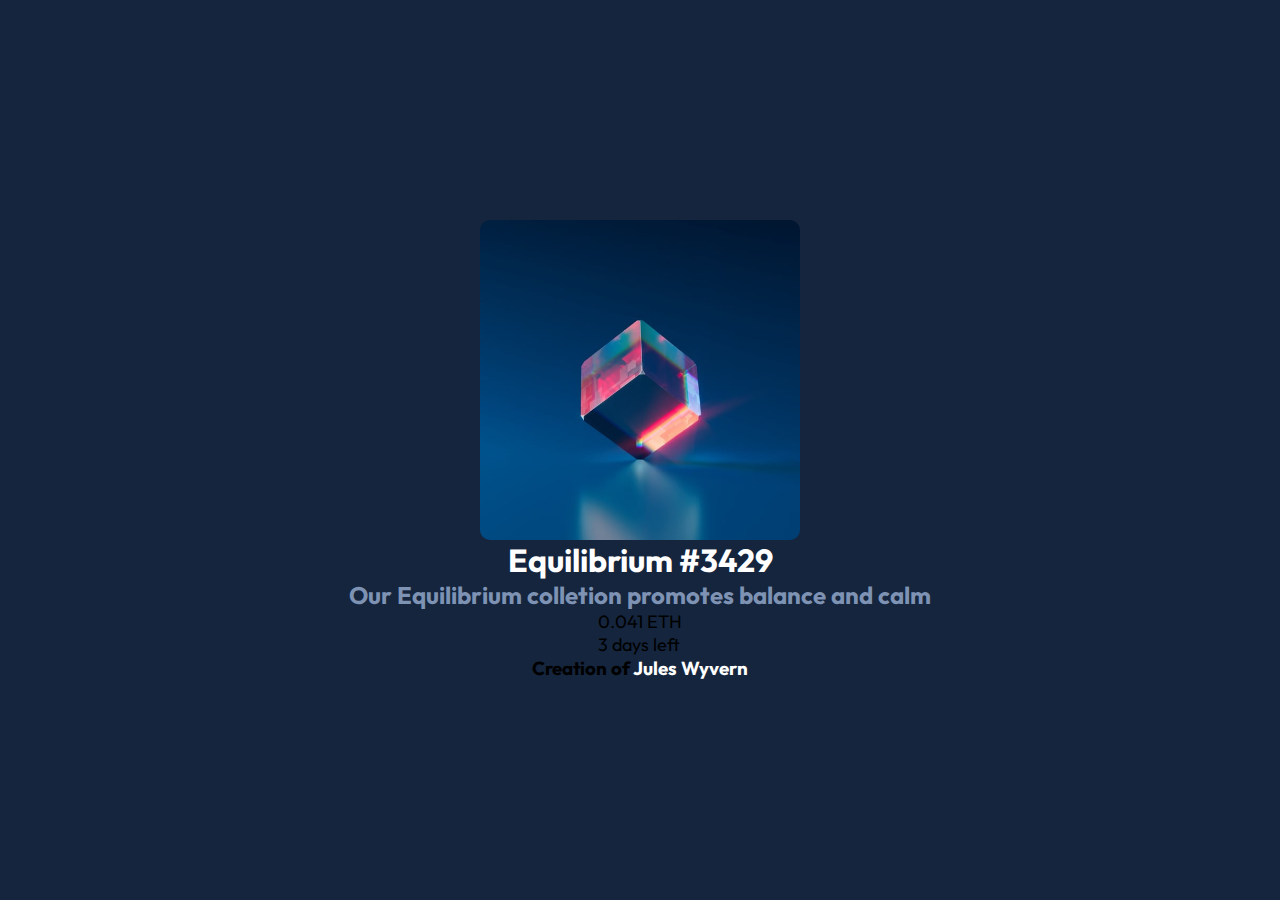
==== index.html @ e852afe3 "first commit" ====
<!DOCTYPE html>
<html lang="en">
<head>
    <meta charset="UTF-8">
    <meta http-equiv="X-UA-Compatible" content="IE=edge">
    <meta name="viewport" content="width=device-width, initial-scale=1.0">
    
    <link rel="shortcut icon" href="/images/favicon.ico" type="image/x-icon">

    <link rel="stylesheet" href="/css/globals.css">

    <link rel="stylesheet" href="/css/style.css">

    <title>Jules Wyvern</title>
</head>
<body>
    <main>
        <img src="images/image-equilibrium.jpg" alt="Equilibrium #3429">

        <h1>Equilibrium #3429</h1>

        <h2>Our Equilibrium colletion promotes balance and calm</h2>

        <div>
            <p>0.041 ETH</p>
            <p>3 days left</p>
        </div>

        <h3>Creation of <span>Jules Wyvern</span></h3>
</body>
</html>
---- css/globals.css ----
@import url('https://fonts.googleapis.com/css2?family=Outfit:wght@300;400;600&display=swap');

:root {
    --Soft-blue:hsl(215, 51%, 70%);
    --Cyan:hsl(178, 100%, 50%);
    --Main-BG: hsl(217, 54%, 11%);
    --Card-BG: hsl(216, 50%, 16%);
    --Line: #7E92B3;
    --White: hsl(0, 0%, 100%);

    --paragraph-size: 18px;
}

* {
    margin: 0;
    padding: 0;
}

html {
    background-color: var(--Main-BG);
    max-width: 1440px;
    margin: 0 auto;
    font-family: 'Outfit', sans-serif;;
}

h1, span {
    color: var(--White);
}

h2 {
    color: var(--Line);
}

p {
    font-size: var(--paragraph-size);
}
---- css/style.css ----
img {
    width: 320px;
    height: 320px;
    border-radius: 10px;
}

main {
    display: flex;
    flex-flow: column nowrap;
    justify-content: center;
    align-items: center;
    position: absolute;
    margin: auto;
    top: 0;
    bottom: 0;
    left: 0;
    right: 0;
    background-color: var(--Card-BG);
}
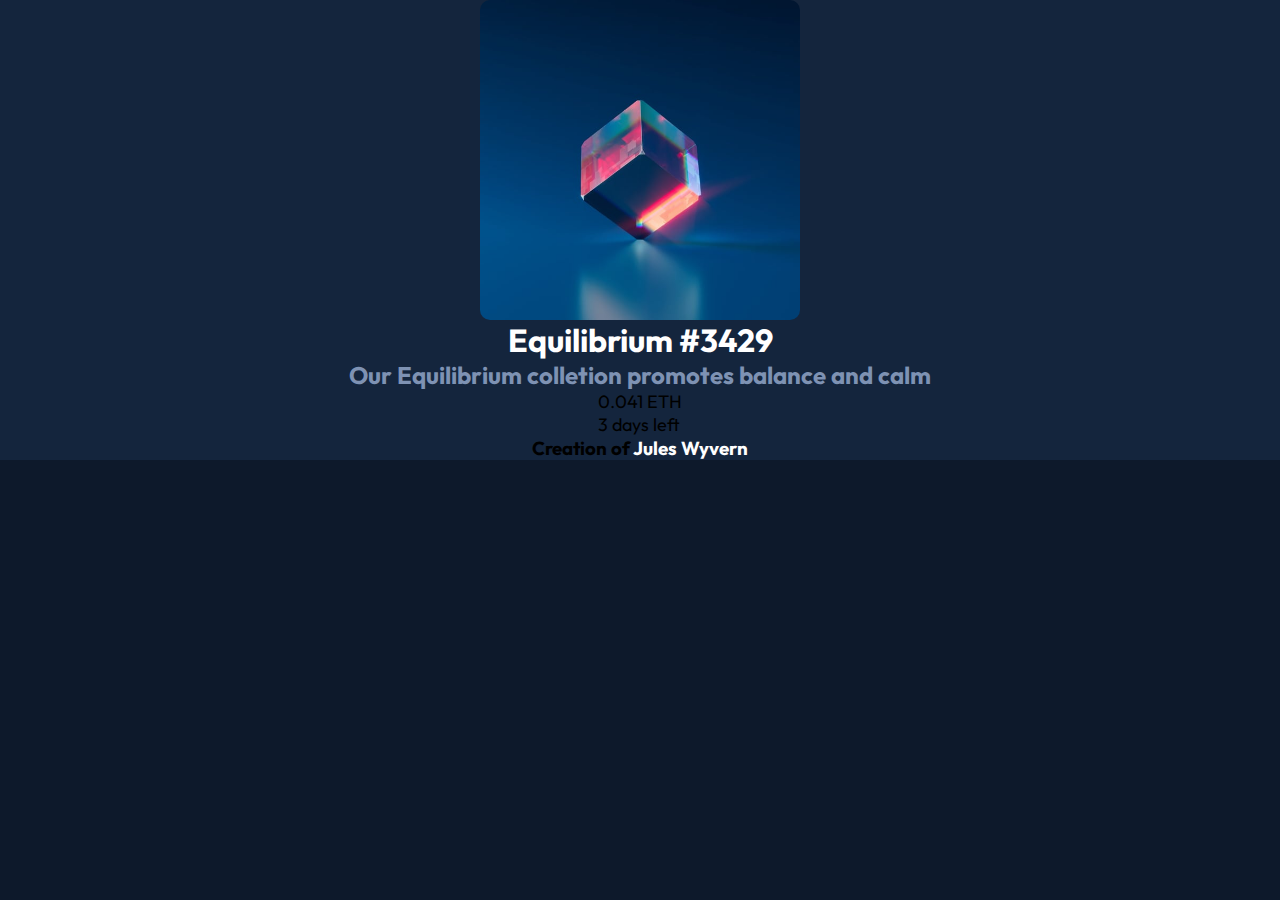
==== commit 18bcb489: "first commit" ====
--- a/index.html
+++ b/index.html
@@ -1,10 +1,11 @@
 <!DOCTYPE html>
 <html lang="en">
+
 <head>
     <meta charset="UTF-8">
     <meta http-equiv="X-UA-Compatible" content="IE=edge">
     <meta name="viewport" content="width=device-width, initial-scale=1.0">
-    
+
     <link rel="shortcut icon" href="/images/favicon.ico" type="image/x-icon">
 
     <link rel="stylesheet" href="/css/globals.css">
@@ -13,19 +14,22 @@
 
     <title>Jules Wyvern</title>
 </head>
+
 <body>
-    <main>
-        <img src="images/image-equilibrium.jpg" alt="Equilibrium #3429">
+        <main>
+            <img src="images/image-equilibrium.jpg" alt="Equilibrium #3429">
 
-        <h1>Equilibrium #3429</h1>
+            <h1>Equilibrium #3429</h1>
 
-        <h2>Our Equilibrium colletion promotes balance and calm</h2>
+            <h2>Our Equilibrium colletion promotes balance and calm</h2>
 
-        <div>
-            <p>0.041 ETH</p>
-            <p>3 days left</p>
-        </div>
+            <div>
+                <p>0.041 ETH</p>
+                <p>3 days left</p>
+            </div>
 
-        <h3>Creation of <span>Jules Wyvern</span></h3>
+            <h3>Creation of <span>Jules Wyvern</span></h3>
+        </main>
 </body>
+
 </html>--- a/css/style.css
+++ b/css/style.css
@@ -9,11 +9,12 @@
     flex-flow: column nowrap;
     justify-content: center;
     align-items: center;
-    position: absolute;
+    align-content: center;
+    
     margin: auto;
-    top: 0;
+    /* top: 0;
     bottom: 0;
     left: 0;
-    right: 0;
+    right: 0; */
     background-color: var(--Card-BG);
 }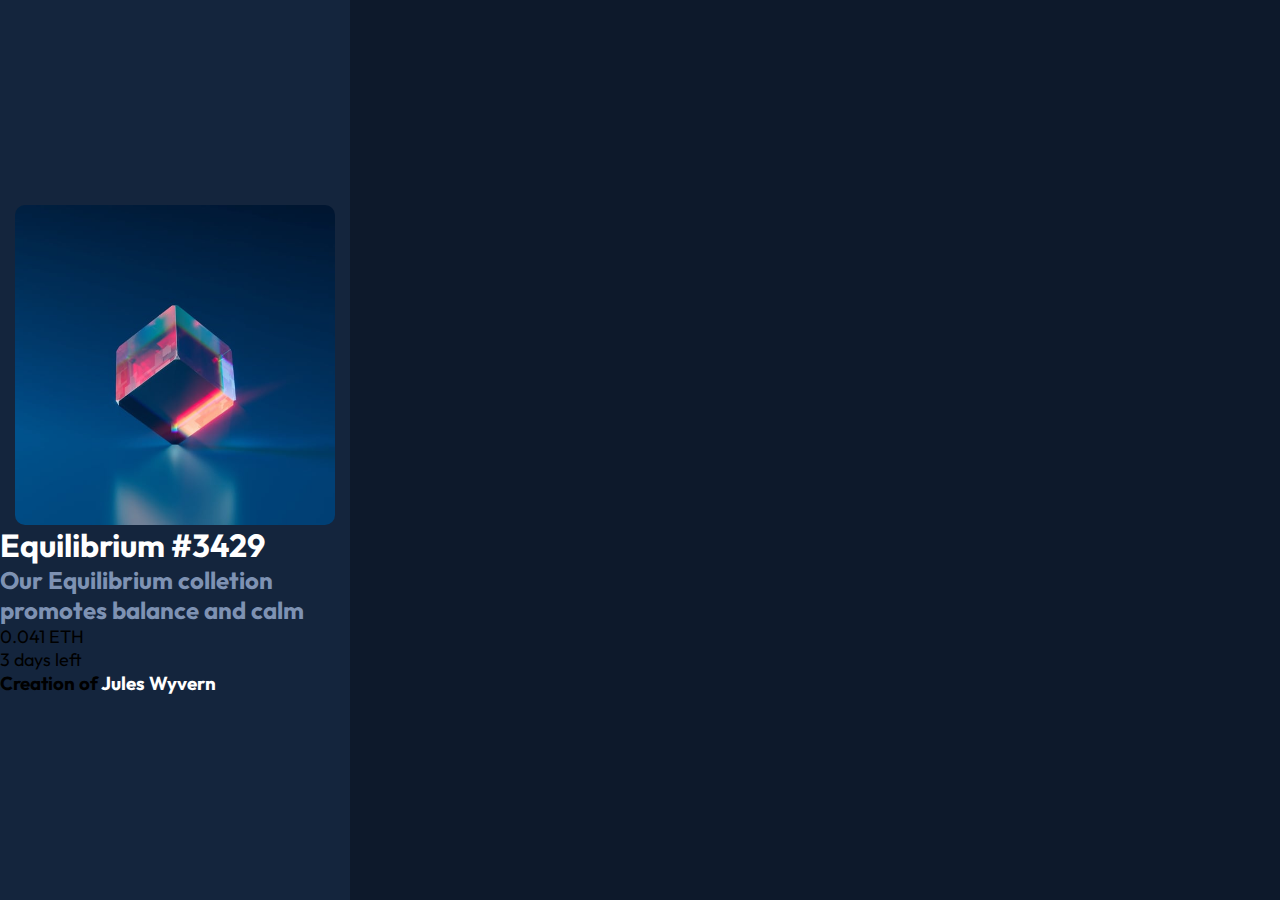
==== commit afbc88c8: "adding a card div" ====
--- a/index.html
+++ b/index.html
@@ -17,18 +17,22 @@
 
 <body>
         <main>
-            <img src="images/image-equilibrium.jpg" alt="Equilibrium #3429">
+            <div class="card">
+                <img src="images/image-equilibrium.jpg" alt="Equilibrium #3429">
 
-            <h1>Equilibrium #3429</h1>
+                <div class="text">
+                    <h1>Equilibrium #3429</h1>
 
-            <h2>Our Equilibrium colletion promotes balance and calm</h2>
-
-            <div>
-                <p>0.041 ETH</p>
-                <p>3 days left</p>
+                    <h2>Our Equilibrium colletion promotes balance and calm</h2>
+                    
+                    <div>
+                        <p>0.041 ETH</p>
+                        <p>3 days left</p>
+                    </div>
+                    
+                    <h3>Creation of <span>Jules Wyvern</span></h3>
+                </div>
             </div>
-
-            <h3>Creation of <span>Jules Wyvern</span></h3>
         </main>
 </body>
 
--- a/css/globals.css
+++ b/css/globals.css
@@ -18,9 +18,8 @@
 
 html {
     background-color: var(--Main-BG);
-    max-width: 1440px;
     margin: 0 auto;
-    font-family: 'Outfit', sans-serif;;
+    font-family: 'Outfit', sans-serif;
 }
 
 h1, span {
--- a/css/style.css
+++ b/css/style.css
@@ -4,17 +4,13 @@
     border-radius: 10px;
 }
 
-main {
+.card {
     display: flex;
     flex-flow: column nowrap;
     justify-content: center;
     align-items: center;
     align-content: center;
-    
-    margin: auto;
-    /* top: 0;
-    bottom: 0;
-    left: 0;
-    right: 0; */
+    height: 100vh;
+    max-width: 350px;
     background-color: var(--Card-BG);
 }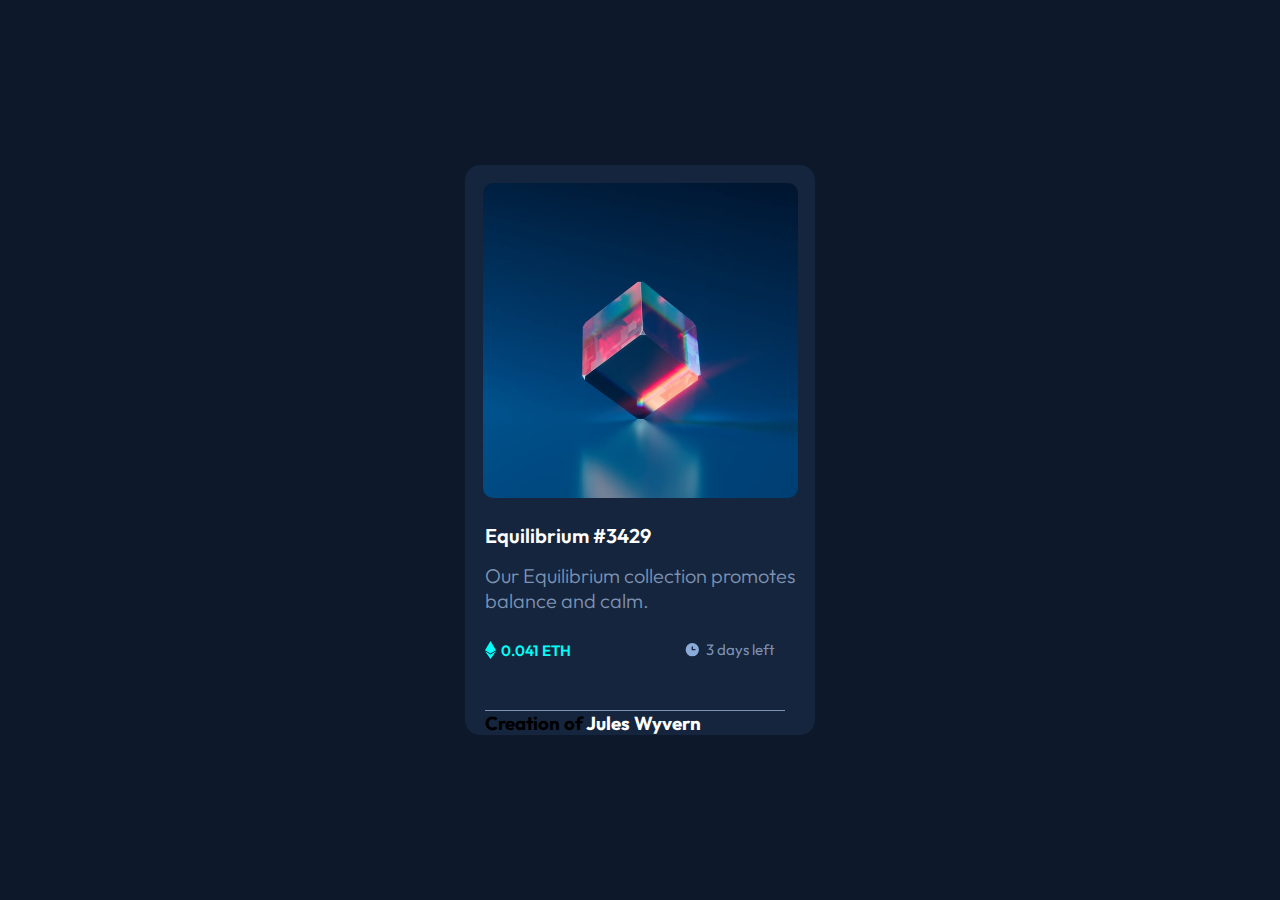
==== commit 00ae4994: "Editing the text content" ====
--- a/index.html
+++ b/index.html
@@ -23,12 +23,14 @@
                 <div class="text">
                     <h1>Equilibrium #3429</h1>
 
-                    <h2>Our Equilibrium colletion promotes balance and calm</h2>
-                    
+                    <h2>Our Equilibrium collection promotes balance and calm.</h2>
+
                     <div>
                         <p>0.041 ETH</p>
                         <p>3 days left</p>
                     </div>
+
+                    <div class="lel"></div>
                     
                     <h3>Creation of <span>Jules Wyvern</span></h3>
                 </div>
--- a/css/globals.css
+++ b/css/globals.css
@@ -14,6 +14,14 @@
 * {
     margin: 0;
     padding: 0;
+}
+
+main {
+    display: flex;
+    flex-flow: column nowrap;
+    justify-content: center;
+    align-items: center;
+    height: 100vh;
 }
 
 html {
--- a/css/style.css
+++ b/css/style.css
@@ -1,16 +1,74 @@
 img {
-    width: 320px;
-    height: 320px;
+    margin-top: 5%;
+    width: 315px;
+    height: 315px;
     border-radius: 10px;
+}
+
+.card .text {
+    margin: 25px 0 auto 20px;
+}
+
+.card .text h1 {
+    font-size: 20px;
+    font-weight: 600;
+    margin-bottom: 15px;
+}
+
+.card .text h2 {
+    font-size: 20px;
+    font-weight: 300;
+}
+
+.card .text div {
+    margin: 25px auto;
+    padding-right: 25px;
+    display: flex;
+    justify-content: space-between;
+}
+
+.card .text div p:first-child {
+    font-size: 15px;
+    font-weight: 600;
+    color: var(--Cyan);
+}
+
+.card .text div p:first-child::before {
+    content: "";
+    background: url(/images/icon-ethereum.svg) no-repeat center center;
+    display: inline-block;
+    width: 11px;
+    height: 18px;
+    margin-right: 5px;
+    transform: translateY(3px);
+}
+
+.card .text div p:last-child {
+    font-size: 15px;
+    color: var(--Line);
+    margin-right: 5%;
+}
+
+.card .text div p:last-child::before {
+    content: "";
+    background: url(/images/icon-clock.svg) no-repeat center center;
+    display: inline-block;
+    width: 17px;
+    height: 17px;
+    margin-right: 5px;
+    transform: translateY(3px);
+}
+
+.card .text h3 {
+    border-top: var(--Line) solid 0.5px;
+    width: 300px;
 }
 
 .card {
     display: flex;
     flex-flow: column nowrap;
-    justify-content: center;
     align-items: center;
-    align-content: center;
-    height: 100vh;
     max-width: 350px;
+    border-radius: 15px;
     background-color: var(--Card-BG);
 }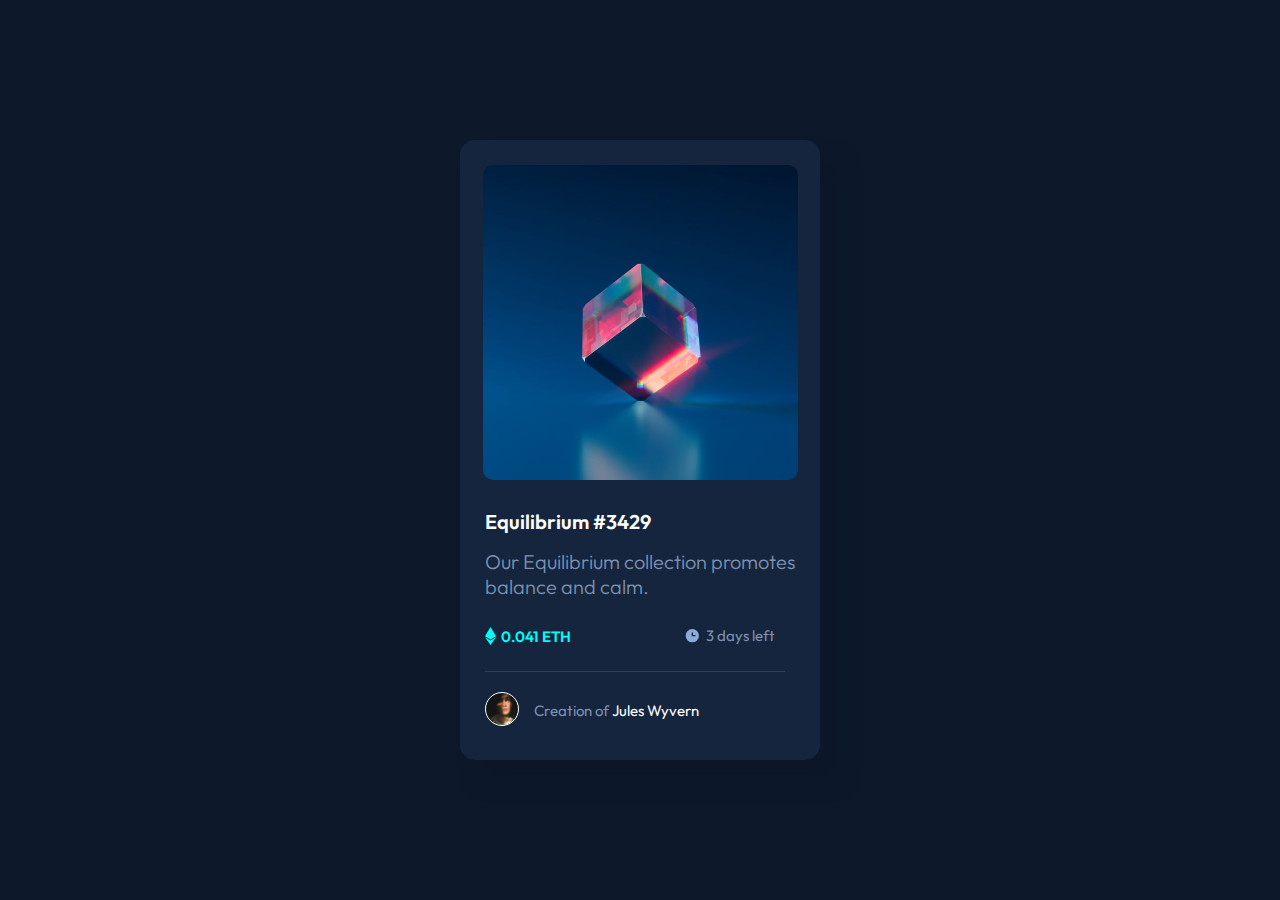
==== commit b7e4d496: "Styling all content" ====
--- a/index.html
+++ b/index.html
@@ -18,10 +18,12 @@
 <body>
         <main>
             <div class="card">
-                <img src="images/image-equilibrium.jpg" alt="Equilibrium #3429">
+                <a href="https://www.youtube.com/watch?v=dQw4w9WgXcQ" ><img src="images/image-equilibrium.jpg" alt="Equilibrium #3429"></a>
 
                 <div class="text">
-                    <h1>Equilibrium #3429</h1>
+                    <a href="https://www.youtube.com/watch?v=dQw4w9WgXcQ" target="_blank">
+                        <h1>Equilibrium #3429</h1>
+                    </a>
 
                     <h2>Our Equilibrium collection promotes balance and calm.</h2>
 
@@ -29,10 +31,8 @@
                         <p>0.041 ETH</p>
                         <p>3 days left</p>
                     </div>
-
-                    <div class="lel"></div>
-                    
-                    <h3>Creation of <span>Jules Wyvern</span></h3>
+                  
+                    <h3>Creation of <a href="https://www.youtube.com/watch?v=S5o9g22BdXw" target="_blank"><span>Jules Wyvern</span></a></h3>
                 </div>
             </div>
         </main>
--- a/css/globals.css
+++ b/css/globals.css
@@ -9,6 +9,10 @@
     --White: hsl(0, 0%, 100%);
 
     --paragraph-size: 18px;
+}
+
+a {
+    text-decoration: none;
 }
 
 * {
--- a/css/style.css
+++ b/css/style.css
@@ -1,8 +1,24 @@
-img {
+.card {
+    display: flex;
+    flex-flow: column nowrap;
+    align-items: center;
+    padding: 10px 5px;
+    max-width: 350px;
+    border-radius: 15px;
+    background-color: var(--Card-BG);
+    box-shadow: 20px 20px 20px #0C1729;
+}
+
+
+.card img {
     margin-top: 5%;
     width: 315px;
     height: 315px;
     border-radius: 10px;
+}
+
+.card img:hover{
+    color: var(--Cyan);
 }
 
 .card .text {
@@ -13,6 +29,12 @@
     font-size: 20px;
     font-weight: 600;
     margin-bottom: 15px;
+}
+
+.card .text h1:hover, 
+.card .text span:hover {
+    color: var(--Cyan);
+    transition: 0.5s;
 }
 
 .card .text h2 {
@@ -60,15 +82,23 @@
 }
 
 .card .text h3 {
-    border-top: var(--Line) solid 0.5px;
+    border-top: #2F4159 solid 1px;
+    color: var(--Line);
+    font-size: 15px;
+    font-weight: 400;
     width: 300px;
+    padding: 10px 0 30px 0;
 }
 
-.card {
-    display: flex;
-    flex-flow: column nowrap;
-    align-items: center;
-    max-width: 350px;
-    border-radius: 15px;
-    background-color: var(--Card-BG);
-}+.card .text h3::before {
+    content: "";
+    background: url(/images/image-avatar.png) no-repeat center center;
+    display: inline-block;
+    background-size: cover;
+    width: 32px;
+    height: 32px;
+    transform: translateY(10px);
+    margin-right: 15px;
+    border: var(--White) solid 1px;
+    border-radius: 20px;
+}
